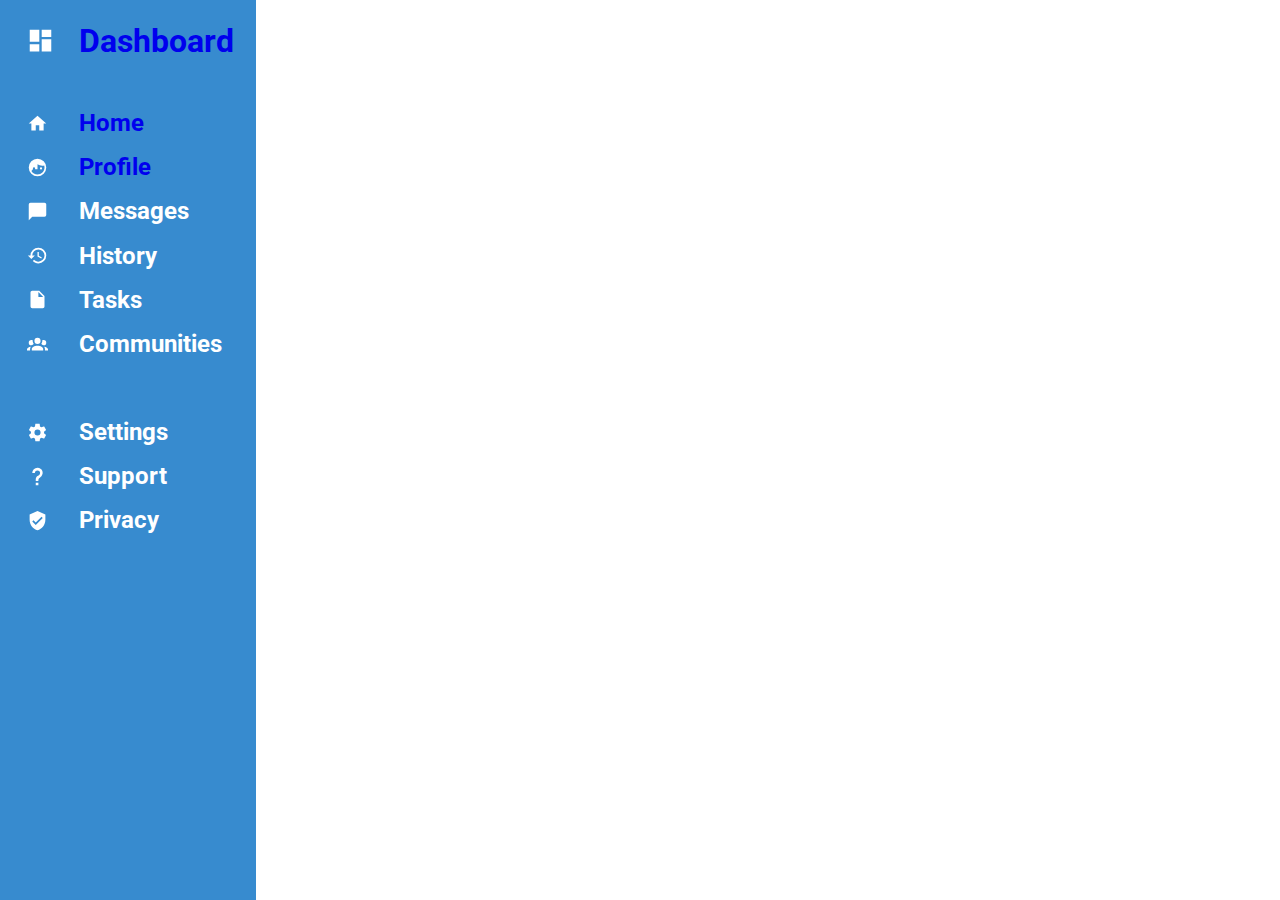
==== index.html @ 3cf4fa45 "completed sidebar" ====
<!DOCTYPE html>
<html lang="en">

<head>
    <meta charset="UTF-8">
    <meta name="viewport" content="width=device-width, initial-scale=1.0">
    <link rel="preconnect" href="https://fonts.googleapis.com">
    <link rel="preconnect" href="https://fonts.gstatic.com" crossorigin>
    <link
        href="https://fonts.googleapis.com/css2?family=Roboto:ital,wght@0,100;0,300;0,400;0,500;0,700;0,900;1,100;1,300;1,400;1,500;1,700;1,900&display=swap"
        rel="stylesheet">
    <link rel="stylesheet" href="style.css" class="re">
    <title>Admin Dashboard</title>
</head>

<body>
    <div class="outer">
        <div class="sidebar">
            <a href="#">
                <div class="dashboard"><img class="icon" src='view-dashboard.svg' height="70%" width="70%" />Dashboard
                </div>
            </a>
            <div class="space">
            </div>
            <a href="#">
                <div class="home"><img class="icon" src='home.svg' height="60%" width="60%" />Home</div>
            </a>
            <a href="#">
                <div class="profile"><img class="icon" src='face-man-profile.svg' height="60%" width="60%" />Profile
                </div>
            </a>
            <a href="">
                <div class="messages"><img class="icon" src='message.svg' height="60%" width="60%" />Messages
                </div>
            </a>
            <a href="">
                <div class="history"><img class="icon" src='history.svg' height="60%" width="60%" />History
                </div>
            </a>
            <a href="">
                <div class="tasks"><img class="icon" src='file.svg' height="60%" width="60%" />Tasks</div>
            </a>
            <a href="">
                <div class="communities"><img class="icon" src='account-group.svg' height="60%"
                        width="60%" />Communities
                </div>
            </a>
            <div class="space">
            </div>
            <a href="">
                <div class="settings"><img class="icon" src='cog.svg' height="60%" width="60%" />Settings
                </div>
            </a>
            <a href="">
                <div class="support"><img class="icon" src='help.svg' height="60%" width="60%" />Support
                </div>
            </a>
            <a href="">
                <div class="privacy"><img class="icon" src='shield-check.svg' height="60%" width="60%" />Privacy
                </div>
            </a>
        </div>
        <div class="rightpanel">
            <div class="header"></div>
            <div class="main"></div>
        </div>
</body>

</html>
---- style.css ----
*{
    padding:0;
    margin:0;
    font-family: 'Roboto',system-ui, -apple-system, BlinkMacSystemFont, 'Segoe UI', Roboto, Oxygen, Ubuntu, Cantarell, 'Open Sans', 'Helvetica Neue', sans-serif;
}

.outer{
    display:grid;
    grid-template-columns: 1fr 4fr;
}

.sidebar{
    display:grid;
    background-color: rgb(55, 139, 207);
    max-height:100vh;
    grid-template-rows: repeat(20, minmax(auto,1fr));
    color:white;
}

.dashboard{
    display:grid;
    align-items: center;
    padding-top:20px;
    padding-left: 20px;
    grid-template-columns: 1fr 3fr;
    font-weight: bold;
    font-size: 2rem;
}

.sidebar div:not(.dashboard){
    display:grid;
    align-items:center;
    padding-left: 20px;
    grid-template-columns: 1fr 3fr;
    font-weight: bold;
    font-size: 1.5rem;
}

.icon {
    filter: invert(100%);
}

:visited{
    color:white;
}

a {
    text-decoration: none;
}
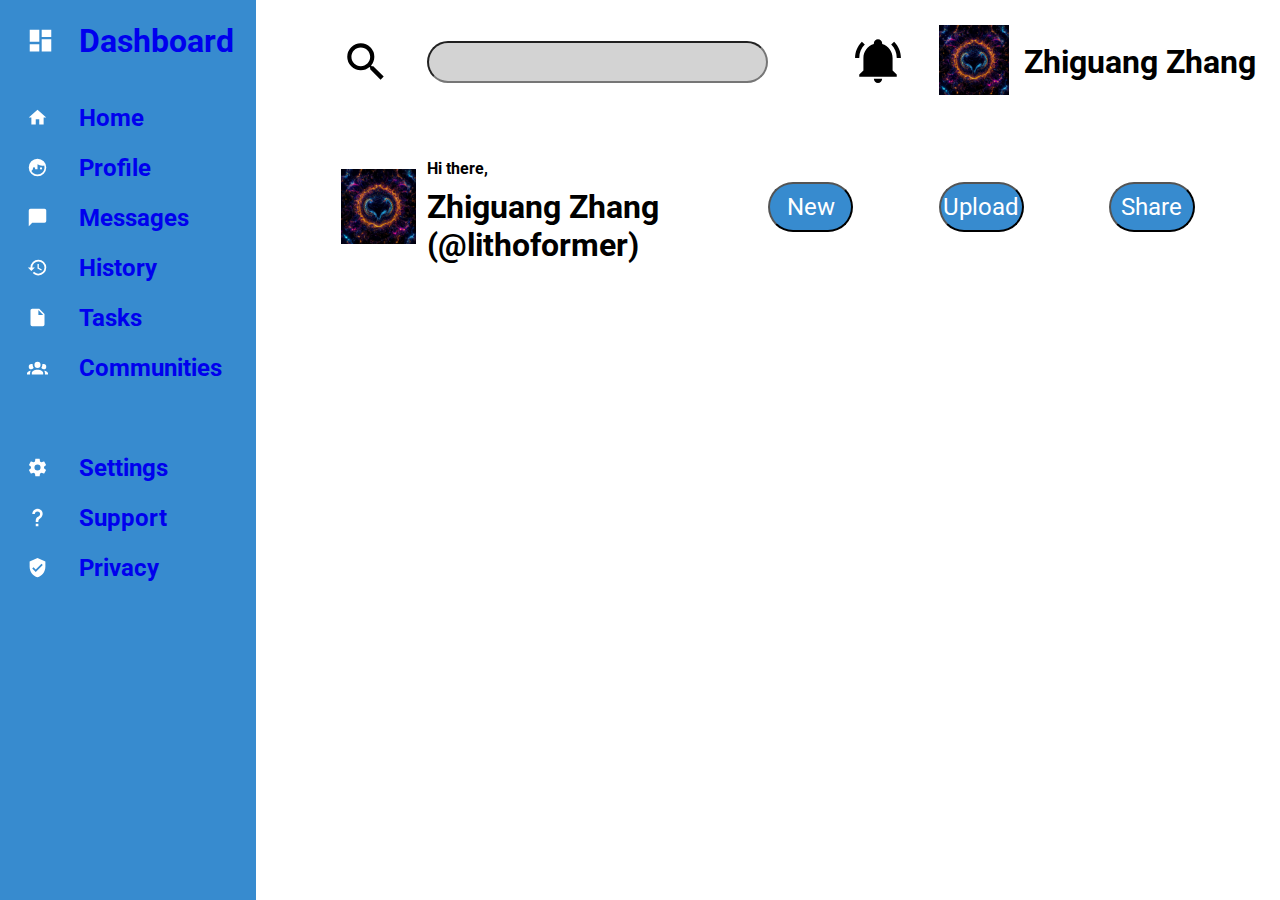
==== commit 03007a8d: "finished header and sidebar" ====
--- a/index.html
+++ b/index.html
@@ -17,53 +17,66 @@
     <div class="outer">
         <div class="sidebar">
             <a href="#">
-                <div class="dashboard"><img class="icon" src='view-dashboard.svg' height="70%" width="70%" />Dashboard
+                <div class="dashboard"><img class="icon" src="view-dashboard.svg" />Dashboard
                 </div>
             </a>
             <div class="space">
             </div>
             <a href="#">
-                <div class="home"><img class="icon" src='home.svg' height="60%" width="60%" />Home</div>
+                <div class="home"><img class="icon" src="home.svg" />Home</div>
             </a>
             <a href="#">
-                <div class="profile"><img class="icon" src='face-man-profile.svg' height="60%" width="60%" />Profile
+                <div class="profile"><img class="icon" src="face-man-profile.svg" />Profile
                 </div>
             </a>
-            <a href="">
-                <div class="messages"><img class="icon" src='message.svg' height="60%" width="60%" />Messages
+            <a href="#">
+                <div class="messages"><img class="icon" src="message.svg" />Messages
                 </div>
             </a>
-            <a href="">
-                <div class="history"><img class="icon" src='history.svg' height="60%" width="60%" />History
+            <a href="#">
+                <div class="history"><img class="icon" src="history.svg" />History
                 </div>
             </a>
-            <a href="">
-                <div class="tasks"><img class="icon" src='file.svg' height="60%" width="60%" />Tasks</div>
+            <a href="#">
+                <div class="tasks"><img class="icon" src="file.svg" />Tasks</div>
             </a>
-            <a href="">
-                <div class="communities"><img class="icon" src='account-group.svg' height="60%"
-                        width="60%" />Communities
+            <a href="#">
+                <div class="communities"><img class="icon" src="account-group.svg" />Communities
                 </div>
             </a>
             <div class="space">
             </div>
-            <a href="">
-                <div class="settings"><img class="icon" src='cog.svg' height="60%" width="60%" />Settings
+            <a href="#">
+                <div class="settings"><img class="icon" src="cog.svg" />Settings
                 </div>
             </a>
-            <a href="">
-                <div class="support"><img class="icon" src='help.svg' height="60%" width="60%" />Support
+            <a href="#">
+                <div class="support"><img class="icon" src="help.svg" />Support
                 </div>
             </a>
-            <a href="">
-                <div class="privacy"><img class="icon" src='shield-check.svg' height="60%" width="60%" />Privacy
+            <a href="#">
+                <div class="privacy"><img class="icon" src="shield-check.svg" />Privacy
                 </div>
             </a>
         </div>
         <div class="rightpanel">
-            <div class="header"></div>
-            <div class="main"></div>
+            <div class="headertop"><img class="icon magnify" id="searchicon" src="magnify.svg" /><input class="search"
+                    name="search" id="search" type="text">
+                <a class="notification" href="#">
+                    <div><img class="icon notify" src="bell-ring.svg" /></div>
+                </a>
+                <a class="account" href="#">
+                    <div><img class="avatar" src="5649294.png" /></div>
+                </a><span class="fullName">Zhiguang
+                    Zhang</span>
+            </div>
+            <div class="headerbottom"><img class="avatar2" src="5649294.png" /><span class="hello">Hi there,</span><span
+                    class="name">Zhiguang Zhang (@lithoformer)</span><button id="new">New</button><button
+                    id="upload">Upload</button><button id="share">Share</button></div>
+            <div class="main">
+            </div>
         </div>
+        <script src="app.js"></script>
 </body>
 
 </html>--- a/style.css
+++ b/style.css
@@ -1,19 +1,24 @@
-*{
+*,body,html{
     padding:0;
     margin:0;
+    max-height:100vh;
+    max-width:100vw;
     font-family: 'Roboto',system-ui, -apple-system, BlinkMacSystemFont, 'Segoe UI', Roboto, Oxygen, Ubuntu, Cantarell, 'Open Sans', 'Helvetica Neue', sans-serif;
 }
 
 .outer{
     display:grid;
     grid-template-columns: 1fr 4fr;
+    max-height: 100%;
+    max-width: 100%;
 }
 
 .sidebar{
     display:grid;
+    grid-column: 1 / 2;
     background-color: rgb(55, 139, 207);
-    max-height:100vh;
-    grid-template-rows: repeat(20, minmax(auto,1fr));
+    height:100vh;
+    grid-template-rows: repeat(12,50px);
     color:white;
 }
 
@@ -36,8 +41,140 @@
     font-size: 1.5rem;
 }
 
-.icon {
+.icon:not(.magnify, .notify){
     filter: invert(100%);
+    width: 60%;
+    height: 60%;
+}
+
+.dashboard .icon{
+    width:70%;
+    height:70%;
+}
+
+.rightpanel{
+    display:grid;
+    max-height:100vh;
+    max-width: 100vw;
+    grid-column: 2 / 3;
+    grid-template-rows: repeat(12, 50px);
+}
+
+.headertop{
+    display:grid;
+    grid-row: 1 / 4;
+    grid-column: 1 / 13;
+    grid-template-rows: 1fr 1fr 1fr 1fr;
+    grid-template-columns: repeat(12, 1fr);
+    align-items: center;
+}
+
+.notification{
+    display:grid;
+    grid-row: 2 / 3;
+    grid-column: 8 / 9;
+    align-items: center;
+}
+
+.account{
+    display:grid;
+    grid-row: 2 / 3;
+    grid-column: 9 / 10;
+}
+
+.search{
+    display:grid;
+    grid-row: 2 / 3;
+    grid-column: 3 / 7;
+    border-radius: 2rem;
+    font-size: 2rem;
+    background-color: lightgray;
+}
+
+.magnify {
+    display: grid;
+    grid-row: 2 / 3;
+    grid-column: 2 / 3;
+    width:  50px;
+    height: 50px;
+}
+
+.notify {
+    width: 50px;
+    height: 50px;
+}
+
+.avatar{
+    width: 70px;
+    height: 70px;
+}
+
+.fullName{
+    grid-row: 2 / 3;
+    grid-column: 10 / 13;
+    font-size: 2rem;
+    font-weight: bold;
+}
+
+.headerbottom{
+    display:grid;
+    grid-row: 4 / 6;
+    grid-column: 1 / 13;
+    grid-template-columns: repeat(12,1fr);
+    grid-template-rows: 1fr 1fr;
+    align-items: center;
+}
+
+.avatar2{
+    grid-row: 1/3;
+    grid-column : 2/3;
+    width: 75px;
+    height: 75px;
+}
+
+.hello{
+    grid-row:1/2;
+    grid-column: 3/4;
+    font-size:1rem;
+    font-weight: bold;
+}
+
+.name{
+    grid-row:2/3;
+    grid-column: 3/6;
+    font-size: 2rem;
+    font-weight: bold;
+}
+
+button{
+    background-color: rgb(55, 139, 207);
+    border-radius: 2rem;
+    height:50px;
+}
+
+button:hover{
+    cursor:pointer;
+}
+
+#new{
+    grid-row:1/3;
+    grid-column:7/8;
+    color:white;
+    font-size: 1.5rem;
+}
+
+#upload{
+    grid-row:1/3;
+    grid-column:9/10;
+    color:white;
+    font-size: 1.5rem;
+}
+
+#share{
+    grid-row:1/3;
+    grid-column:11/12;
+    color:white;
+    font-size: 1.5rem;
 }
 
 :visited{
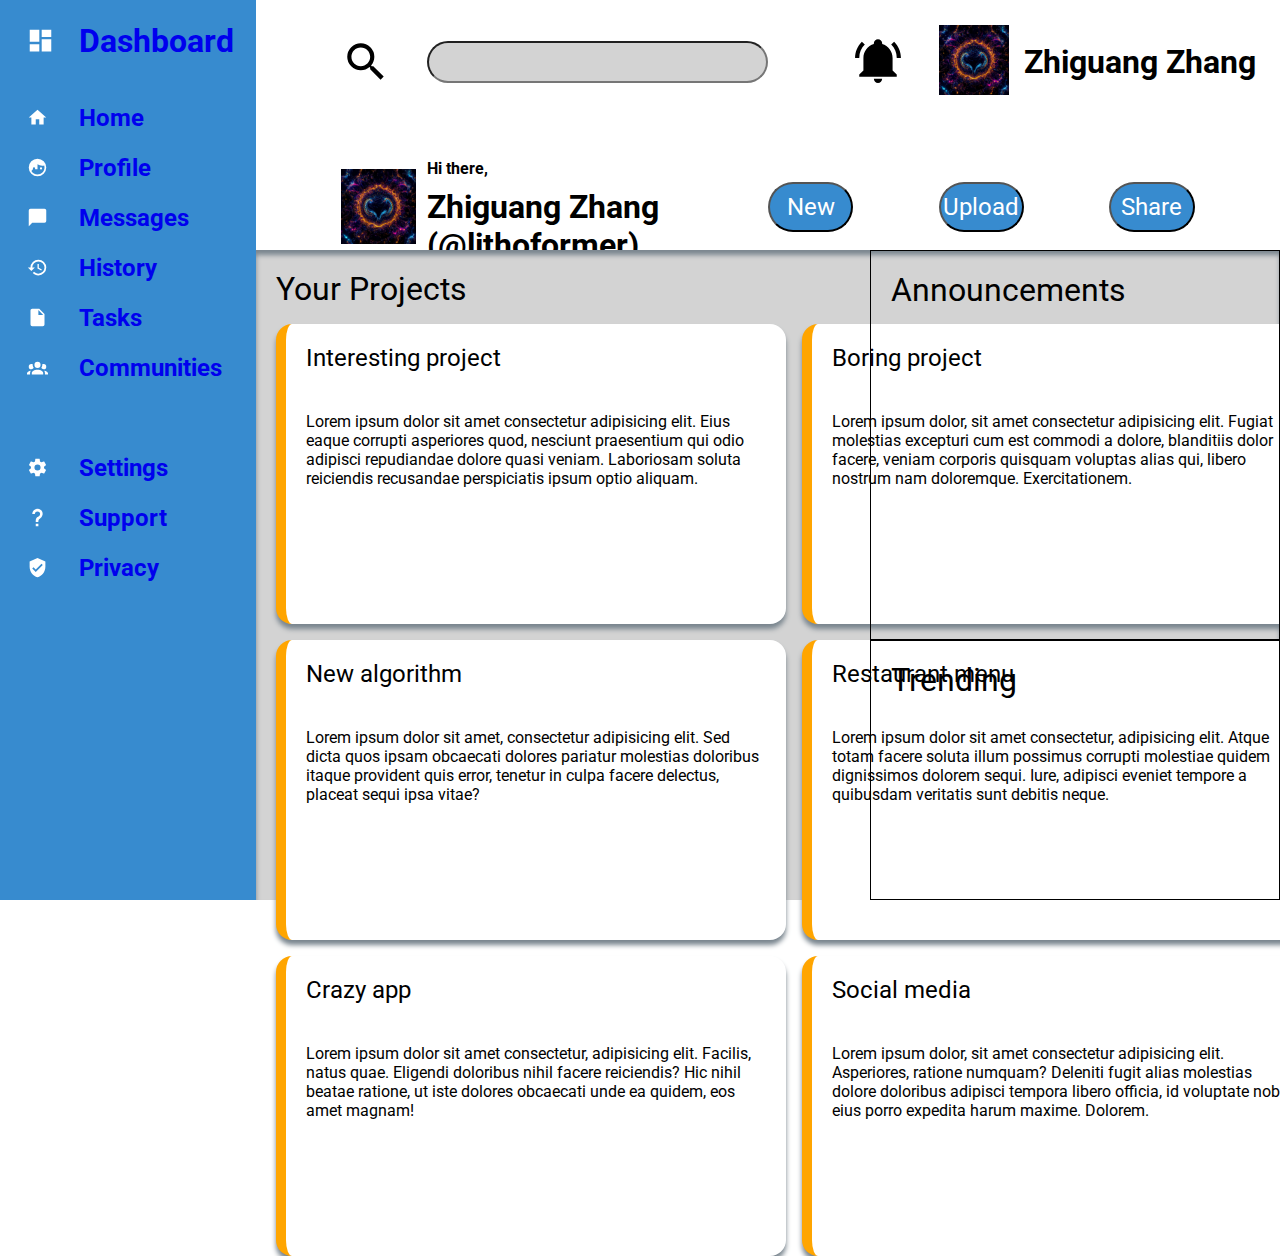
==== commit 8fca2481: "finished projects section" ====
--- a/index.html
+++ b/index.html
@@ -74,9 +74,47 @@
                     class="name">Zhiguang Zhang (@lithoformer)</span><button id="new">New</button><button
                     id="upload">Upload</button><button id="share">Share</button></div>
             <div class="main">
+                <div class="projects"><span class="projects">Your Projects</span>
+                    <div class="project1 projectcard"><span class="p1header pheader">Interesting project</span>
+                        <p class="p1text ptext">Lorem ipsum dolor sit amet
+                            consectetur adipisicing elit. Eius eaque corrupti asperiores quod,
+                            nesciunt praesentium qui odio adipisci repudiandae dolore quasi veniam. Laboriosam soluta
+                            reiciendis recusandae perspiciatis ipsum optio aliquam.</p>
+                    </div>
+                    <div class="project2 projectcard"><span class="p2header pheader">New algorithm</span>
+                        <p class="p2text ptext">Lorem ipsum dolor sit amet, consectetur adipisicing elit. Sed dicta quos
+                            ipsam
+                            obcaecati dolores pariatur molestias doloribus itaque provident quis error, tenetur in culpa
+                            facere delectus, placeat sequi ipsa vitae?</p>
+                    </div>
+                    <div class="project3 projectcard"><span class="p3header pheader">Crazy app</span>
+                        <p class="p3text ptext">Lorem ipsum dolor sit amet consectetur, adipisicing elit. Facilis, natus
+                            quae.
+                            Eligendi doloribus nihil facere reiciendis? Hic nihil beatae ratione, ut iste dolores
+                            obcaecati unde ea quidem, eos amet magnam!</p>
+                    </div>
+                    <div class="project4 projectcard"><span class="p4header pheader">Boring project</span>
+                        <p class="p4text ptext">Lorem ipsum dolor, sit amet consectetur adipisicing elit. Fugiat
+                            molestias excepturi cum est commodi a dolore, blanditiis dolor facere, veniam corporis
+                            quisquam voluptas alias qui, libero nostrum nam doloremque. Exercitationem.</p>
+                    </div>
+                    <div class="project5 projectcard"><span class="p5header pheader">Restaurant menu</span>
+                        <p class="p5text ptext">Lorem ipsum dolor sit amet consectetur, adipisicing elit. Atque totam
+                            facere soluta illum possimus corrupti molestiae quidem dignissimos dolorem sequi. Iure,
+                            adipisci eveniet tempore a quibusdam veritatis sunt debitis neque.</p>
+                    </div>
+                    <div class="project6 projectcard"><span class="p6header pheader">Social media</span>
+                        <p class="p6text ptext">Lorem ipsum dolor, sit amet consectetur adipisicing elit. Asperiores,
+                            ratione numquam? Deleniti fugit alias molestias dolore doloribus adipisci tempora libero
+                            officia, id voluptate nobis eius porro expedita harum maxime. Dolorem.</p>
+                    </div>
+                </div>
+                <div class="announcements"><span class="announcements">Announcements</span></div>
+                <div class="trending"><span class="trending">Trending</span></div>
             </div>
         </div>
-        <script src="app.js"></script>
+    </div>
+    <script src="app.js"></script>
 </body>
 
 </html>--- a/style.css
+++ b/style.css
@@ -54,10 +54,11 @@
 
 .rightpanel{
     display:grid;
-    max-height:100vh;
+    max-height: 100vh;
     max-width: 100vw;
     grid-column: 2 / 3;
     grid-template-rows: repeat(12, 50px);
+    grid-template-columns: repeat(12, 1fr);
 }
 
 .headertop{
@@ -66,6 +67,7 @@
     grid-column: 1 / 13;
     grid-template-rows: 1fr 1fr 1fr 1fr;
     grid-template-columns: repeat(12, 1fr);
+    background-color: white;
     align-items: center;
 }
 
@@ -121,8 +123,9 @@
     grid-row: 4 / 6;
     grid-column: 1 / 13;
     grid-template-columns: repeat(12,1fr);
-    grid-template-rows: 1fr 1fr;
-    align-items: center;
+    grid-template-rows: 1fr 1fr 1fr;
+    align-items: center;
+    background-color: white;
 }
 
 .avatar2{
@@ -177,6 +180,112 @@
     font-size: 1.5rem;
 }
 
+.main{
+    display:grid;
+    grid-row: 6 / 20;
+    grid-column: 1 / 13;
+    min-height: 100%;
+    min-width: 100%;
+    grid-template-columns: repeat(10,1fr);
+    grid-template-rows: repeat(10,1fr);
+    background-color: lightgrey;
+    box-shadow: 0px 5px 5px 0px inset #79858E;
+}
+
+div.projects{
+    display:grid;
+    grid-row:1/11;
+    grid-column:1/7;
+    gap:1rem;
+    padding: 20px;
+}
+
+div.announcements{
+    display:grid;
+    grid-row:1/7;
+    grid-column:7/13;
+    padding: 20px;
+    border:1px solid black;
+}
+
+div.trending{
+    display:grid;
+    grid-row:7/11;
+    grid-column:7/13;
+    padding: 20px;
+    border:1px solid black;
+}
+
+span.projects,span.announcements,span.trending{
+    font-size:2rem;
+}
+
+.projects div{
+    background-color: white;
+    border-left:10px solid orange;
+    width:500px;
+    height:300px;
+    border-radius: 1rem;
+    box-shadow: 0px 5px 5px 0px #79858E;
+}
+
+.projectcard{
+    grid-template-rows: 1fr 4fr;
+}
+
+.project1{
+    display:grid;
+    grid-row: 2 / 3;
+    grid-column: 1 / 2;
+}
+
+.project2{
+    display:grid;
+    grid-row: 3 / 4;
+    grid-column: 1 / 2;
+}
+
+.project3{
+    display:grid;
+    grid-row: 4 / 5;
+    grid-column: 1 / 2;
+}
+
+.project4{
+    display:grid;
+    grid-row: 2 / 3;
+    grid-column: 2 / 3;
+}
+
+.project5{
+    display:grid;
+    grid-row: 3 / 4;
+    grid-column: 2 / 3;
+}
+
+.project6{
+    display:grid;
+    grid-row: 4 / 5;
+    grid-column: 2 / 3;
+}
+
+.pheader{
+    font-size:1.5rem;
+    padding:20px;
+}
+
+.ptext{
+    padding:20px;
+}
+
+.p1header{
+    grid-row: 1/2;
+}
+
+.p1text{
+    grid-row:2/3;
+}
+
 :visited{
     color:white;
 }
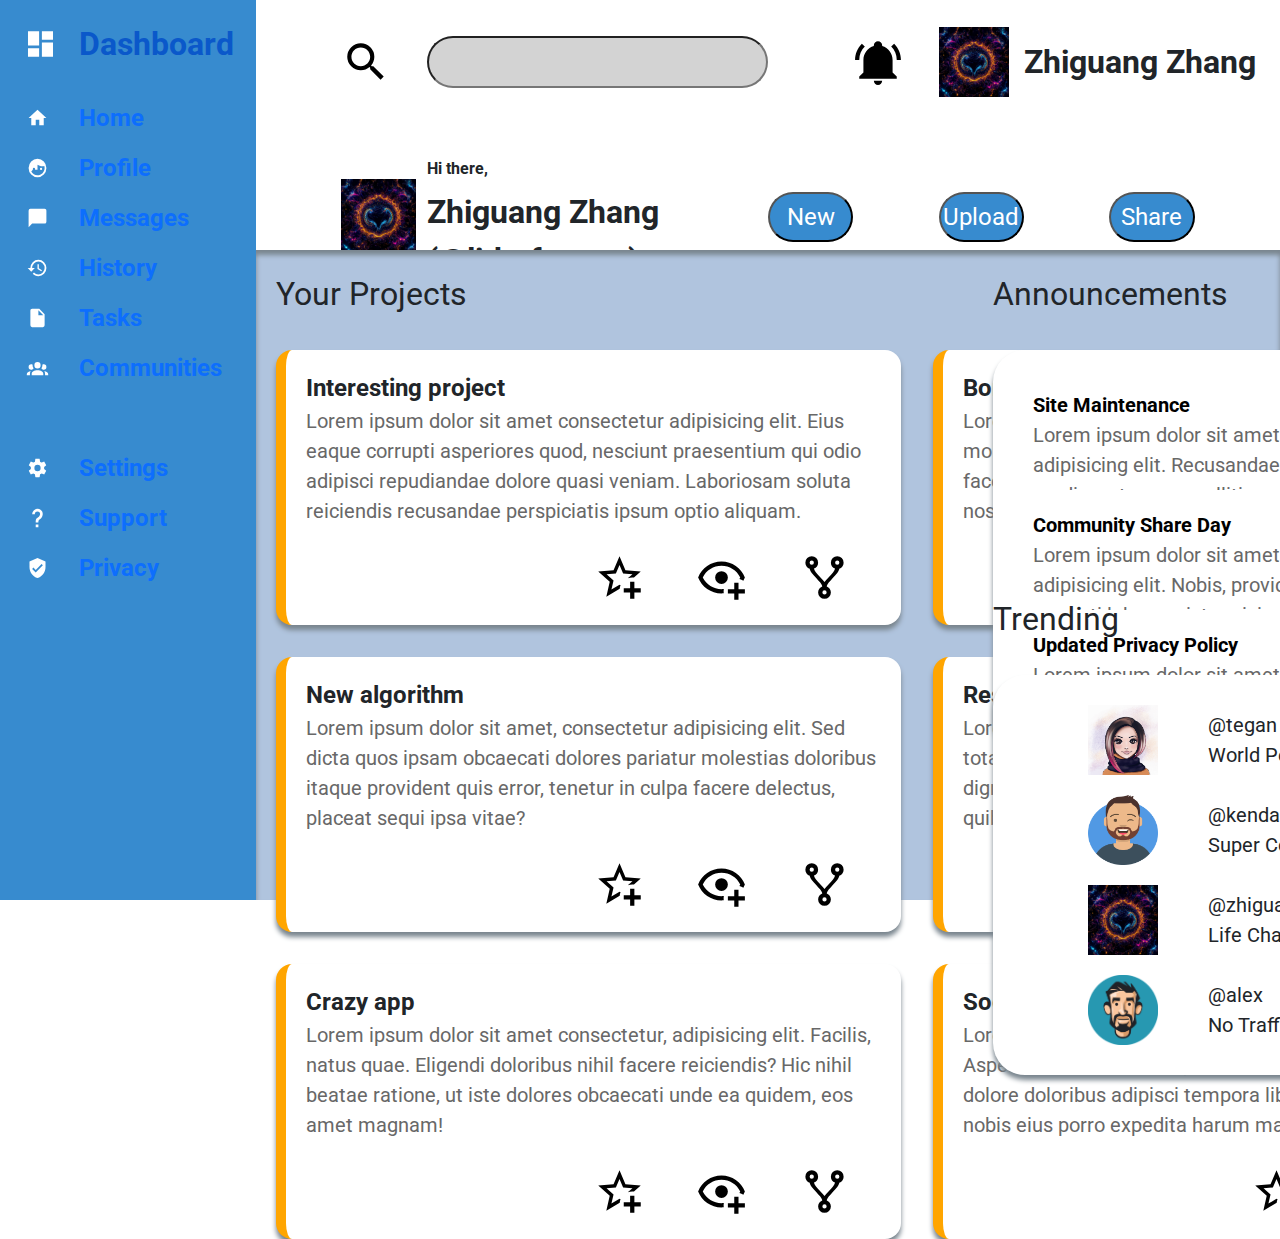
==== commit 5a721234: "completed project" ====
--- a/index.html
+++ b/index.html
@@ -9,6 +9,9 @@
     <link
         href="https://fonts.googleapis.com/css2?family=Roboto:ital,wght@0,100;0,300;0,400;0,500;0,700;0,900;1,100;1,300;1,400;1,500;1,700;1,900&display=swap"
         rel="stylesheet">
+    <link href="https://cdn.jsdelivr.net/npm/bootstrap@5.3.3/dist/css/bootstrap.min.css" rel="stylesheet"
+        integrity="sha384-QWTKZyjpPEjISv5WaRU9OFeRpok6YctnYmDr5pNlyT2bRjXh0JMhjY6hW+ALEwIH" crossorigin="anonymous">
+
     <link rel="stylesheet" href="style.css" class="re">
     <title>Admin Dashboard</title>
 </head>
@@ -79,42 +82,97 @@
                         <p class="p1text ptext">Lorem ipsum dolor sit amet
                             consectetur adipisicing elit. Eius eaque corrupti asperiores quod,
                             nesciunt praesentium qui odio adipisci repudiandae dolore quasi veniam. Laboriosam soluta
-                            reiciendis recusandae perspiciatis ipsum optio aliquam.</p>
+                            reiciendis recusandae perspiciatis ipsum optio aliquam.</p><a class="starlink" href="#"><img
+                                class="icon star" src="star-plus-outline.svg" /></a><a class="eyelink" href="#"><img
+                                class="icon eye" src="eye-plus-outline.svg" /></a><a class="forklink" href="#"><img
+                                class="icon fork" src="source-fork.svg" /></a>
                     </div>
                     <div class="project2 projectcard"><span class="p2header pheader">New algorithm</span>
                         <p class="p2text ptext">Lorem ipsum dolor sit amet, consectetur adipisicing elit. Sed dicta quos
                             ipsam
                             obcaecati dolores pariatur molestias doloribus itaque provident quis error, tenetur in culpa
-                            facere delectus, placeat sequi ipsa vitae?</p>
+                            facere delectus, placeat sequi ipsa vitae?</p><a class="starlink" href="#"><img
+                                class="icon star" src="star-plus-outline.svg" /></a><a class="eyelink" href="#"><img
+                                class="icon eye" src="eye-plus-outline.svg" /></a><a class="forklink" href="#"><img
+                                class="icon fork" src="source-fork.svg" /></a>
                     </div>
                     <div class="project3 projectcard"><span class="p3header pheader">Crazy app</span>
                         <p class="p3text ptext">Lorem ipsum dolor sit amet consectetur, adipisicing elit. Facilis, natus
                             quae.
                             Eligendi doloribus nihil facere reiciendis? Hic nihil beatae ratione, ut iste dolores
-                            obcaecati unde ea quidem, eos amet magnam!</p>
+                            obcaecati unde ea quidem, eos amet magnam!</p><a class="starlink" href="#"><img
+                                class="icon star" src="star-plus-outline.svg" /></a><a class="eyelink" href="#"><img
+                                class="icon eye" src="eye-plus-outline.svg" /></a><a class="forklink" href="#"><img
+                                class="icon fork" src="source-fork.svg" /></a>
                     </div>
                     <div class="project4 projectcard"><span class="p4header pheader">Boring project</span>
                         <p class="p4text ptext">Lorem ipsum dolor, sit amet consectetur adipisicing elit. Fugiat
                             molestias excepturi cum est commodi a dolore, blanditiis dolor facere, veniam corporis
-                            quisquam voluptas alias qui, libero nostrum nam doloremque. Exercitationem.</p>
+                            quisquam voluptas alias qui, libero nostrum nam doloremque. Exercitationem.</p><a
+                            class="starlink" href="#"><img class="icon star" src="star-plus-outline.svg" /></a><a
+                            class="eyelink" href="#"><img class="icon eye" src="eye-plus-outline.svg" /></a><a
+                            class="forklink" href="#"><img class="icon fork" src="source-fork.svg" /></a>
                     </div>
                     <div class="project5 projectcard"><span class="p5header pheader">Restaurant menu</span>
                         <p class="p5text ptext">Lorem ipsum dolor sit amet consectetur, adipisicing elit. Atque totam
                             facere soluta illum possimus corrupti molestiae quidem dignissimos dolorem sequi. Iure,
-                            adipisci eveniet tempore a quibusdam veritatis sunt debitis neque.</p>
+                            adipisci eveniet tempore a quibusdam veritatis sunt debitis neque.</p><a class="starlink"
+                            href="#"><img class="icon star" src="star-plus-outline.svg" /></a><a class="eyelink"
+                            href="#"><img class="icon eye" src="eye-plus-outline.svg" /><a class="forklink"
+                                href="#"><img class="icon fork" src="source-fork.svg" /></a>
                     </div>
                     <div class="project6 projectcard"><span class="p6header pheader">Social media</span>
                         <p class="p6text ptext">Lorem ipsum dolor, sit amet consectetur adipisicing elit. Asperiores,
                             ratione numquam? Deleniti fugit alias molestias dolore doloribus adipisci tempora libero
-                            officia, id voluptate nobis eius porro expedita harum maxime. Dolorem.</p>
+                            officia, id voluptate nobis eius porro expedita harum maxime. Dolorem.</p><a
+                            class="starlink" href="#"><img class="icon star" src="star-plus-outline.svg" /></a><a
+                            class="eyelink" href="#"><img class="icon eye" src="eye-plus-outline.svg" /></a><a
+                            class="forklink" href="#"><img class="icon fork" src="source-fork.svg" /></a>
                     </div>
                 </div>
-                <div class="announcements"><span class="announcements">Announcements</span></div>
-                <div class="trending"><span class="trending">Trending</span></div>
+                <div class="announcements"><span class="announcements">Announcements</span>
+                    <div class="announcecard">
+                        <div class="announcetext1"><span class="announce1header aheader">Site Maintenance</span>
+                            <p class="announce">Lorem ipsum dolor sit amet consectetur adipisicing elit. Recusandae
+                                excepturi eum modi, sunt, porro mollitia esse dicta voluptatibus blanditiis quisquam
+                                quam consequuntur officiis odio quod. Vitae minima accusantium quibusdam esse.
+                            </p>
+                        </div>
+                        <div class="announcetext2"><span class="announce1header aheader">Community Share Day</span>
+                            <p class="announce">Lorem ipsum dolor sit amet consectetur adipisicing elit.
+                                Nobis, provident architecto corrupti laborum iste reiciendis soluta ipsa debitis facere
+                                a
+                                saepe impedit sequi! Modi illum veniam quae ducimus magnam placeat?</p>
+                        </div>
+                        <div class="announcetext3"><span class="announce1header aheader">Updated Privacy Policy</span>
+                            <p class="announce">Lorem ipsum dolor sit amet consectetur adipisicing elit. Odit
+                                praesentium recusandae laudantium autem? Architecto voluptates exercitationem quam non
+                                commodi veritatis, at veniam ducimus aperiam iusto hic nisi assumenda, explicabo ullam.
+                            </p>
+                        </div>
+                    </div>
+                </div>
+                <div class="trending"><span class="trending">Trending</span>
+                    <div class="trendingcard">
+                        <div class="trendingavatar1"><img class="avatar3" src="pju.JPG"></div>
+                        <div class="trendingavatar2"><img class="avatar3" src="I80W1Q0.png"></div>
+                        <div class="trendingavatar3"><img class="avatar3" src="5649294.png" /></div>
+                        <div class="trendingavatar4"><img class="avatar3" src="ea7a3c32163929.567197ac70bda.png" />
+                        </div>
+                        <div class="trending1">@tegan<br>World Peace Builder</div>
+                        <div class="trending2">@kendall<br>Super Cool Project</div>
+                        <div class="trending3">@zhiguang<br>Life Changing App</div>
+                        <div class="trending4">@alex<br>No Traffic Maker</div>
+                    </div>
+                </div>
             </div>
         </div>
     </div>
+    </div>
     <script src="app.js"></script>
+    <script src="https://cdn.jsdelivr.net/npm/bootstrap@5.3.3/dist/js/bootstrap.bundle.min.js"
+        integrity="sha384-YvpcrYf0tY3lHB60NNkmXc5s9fDVZLESaAA55NDzOxhy9GkcIdslK1eN7N6jIeHz"
+        crossorigin="anonymous"></script>
 </body>
 
 </html>--- a/style.css
+++ b/style.css
@@ -41,7 +41,7 @@
     font-size: 1.5rem;
 }
 
-.icon:not(.magnify, .notify){
+.icon:not(.magnify, .notify, .star,.eye,.fork){
     filter: invert(100%);
     width: 60%;
     height: 60%;
@@ -130,15 +130,15 @@
 
 .avatar2{
     grid-row: 1/3;
-    grid-column : 2/3;
+    grid-column: 2/3;
     width: 75px;
     height: 75px;
 }
 
 .hello{
-    grid-row:1/2;
+    grid-row: 1/2;
     grid-column: 3/4;
-    font-size:1rem;
+    font-size: 1rem;
     font-weight: bold;
 }
 
@@ -188,32 +188,32 @@
     min-width: 100%;
     grid-template-columns: repeat(10,1fr);
     grid-template-rows: repeat(10,1fr);
-    background-color: lightgrey;
+    background-color: lightsteelblue;
     box-shadow: 0px 5px 5px 0px inset #79858E;
 }
 
 div.projects{
     display:grid;
     grid-row:1/11;
-    grid-column:1/7;
-    gap:1rem;
+    grid-column:1/8;
+    gap:2rem;
     padding: 20px;
 }
 
 div.announcements{
     display:grid;
-    grid-row:1/7;
-    grid-column:7/13;
+    grid-row:1/6;
+    grid-column:8/13;
+    gap:2rem;
     padding: 20px;
-    border:1px solid black;
 }
 
 div.trending{
     display:grid;
-    grid-row:7/11;
-    grid-column:7/13;
+    grid-row:6/11;
+    grid-column:8/13;
     padding: 20px;
-    border:1px solid black;
+    gap:2rem;
 }
 
 span.projects,span.announcements,span.trending{
@@ -223,18 +223,19 @@
 .projects div{
     background-color: white;
     border-left:10px solid orange;
-    width:500px;
-    height:300px;
+    width:625px;
+    height:275px;
     border-radius: 1rem;
     box-shadow: 0px 5px 5px 0px #79858E;
 }
 
 .projectcard{
-    grid-template-rows: 1fr 4fr;
+    display:grid;
+    grid-template-rows: 1fr 4fr 2fr;
+    grid-template-columns: repeat(6,1fr);
 }
 
 .project1{
-    display:grid;
     grid-row: 2 / 3;
     grid-column: 1 / 2;
 }
@@ -271,19 +272,125 @@
 
 .pheader{
     font-size:1.5rem;
+    padding:20px 20px 0px;
+    font-weight: bold;
+    grid-row:1/2;
+    grid-column: 1/8;
+}
+
+.ptext{
+    padding:0px 20px;
+    font-size: 1.25rem;
+    color:rgb(104, 104, 104);
+    grid-row:2/3;
+    grid-column: 1/8;
+}
+
+.announcecard{
+    display:grid;
+    height:400px;
+    width:500px;
     padding:20px;
-}
-
-.ptext{
+    grid-template-rows: 1fr 1fr 1fr;
+    background-color: white;
+    border-radius: 2rem;
+    box-shadow: 0px 5px 5px 0px #79858E;
+}
+
+.starlink{
+    display:grid;
+    grid-row: 3/4;
+    grid-column:4/5;
+    width:50%;
+    height:50%;
+}
+
+.eyelink{
+    display:grid;
+    grid-row: 3/4;
+    grid-column:5/6;
+    width:50%;
+    height:50%;
+}
+
+.forklink{
+    display:grid;
+    grid-row: 3/4;
+    grid-column:6/7;
+    width:50%;
+    height:50%;
+}
+
+.announcecard div{
+    overflow:auto;
+    text-overflow:clip;
     padding:20px;
-}
-
-.p1header{
+    font-size: 1.25rem;
+    color:rgb(104, 104, 104);
+}
+
+.announcetext1{
     grid-row: 1/2;
 }
 
-.p1text{
+.announcetext2{
+    grid-row: 2/3;
+}
+
+.announcetext3{
+    grid-row: 3/4;
+}
+
+.aheader{
+    color:black;
+    font-weight: bold;
+}
+
+.trendingcard{
+    display:grid;
+    height:400px;
+    width:500px;
+    padding:20px;
+    grid-template-rows: 1fr 1fr 1fr 1fr;
+    grid-template-columns: 1fr 3fr;
+    background-color: white;
+    border-radius: 2rem;
+    box-shadow: 0px 5px 5px 0px #79858E;
+    align-items: center;
+}
+
+.trending1{
+    grid-column: 2/3;
+    grid-row:1/2;
+    margin-left:50px;
+    font-size: 1.25rem;
+}
+
+.trending2{
+    grid-column: 2/3;
     grid-row:2/3;
+    margin-left:50px;
+    font-size: 1.25rem;
+}
+
+.trending3{
+    grid-column: 2/3;
+    grid-row:3/4;
+    margin-left:50px;
+    font-size: 1.25rem;
+}
+
+.trending4{
+    grid-column: 2/3;
+    grid-row:4/5;
+    margin-left:50px;
+    font-size: 1.25rem;
+}
+
+.avatar3{
+    width: 70px;
+    height: 70px;
+    margin-left: 75px;
 }
 
 :visited{
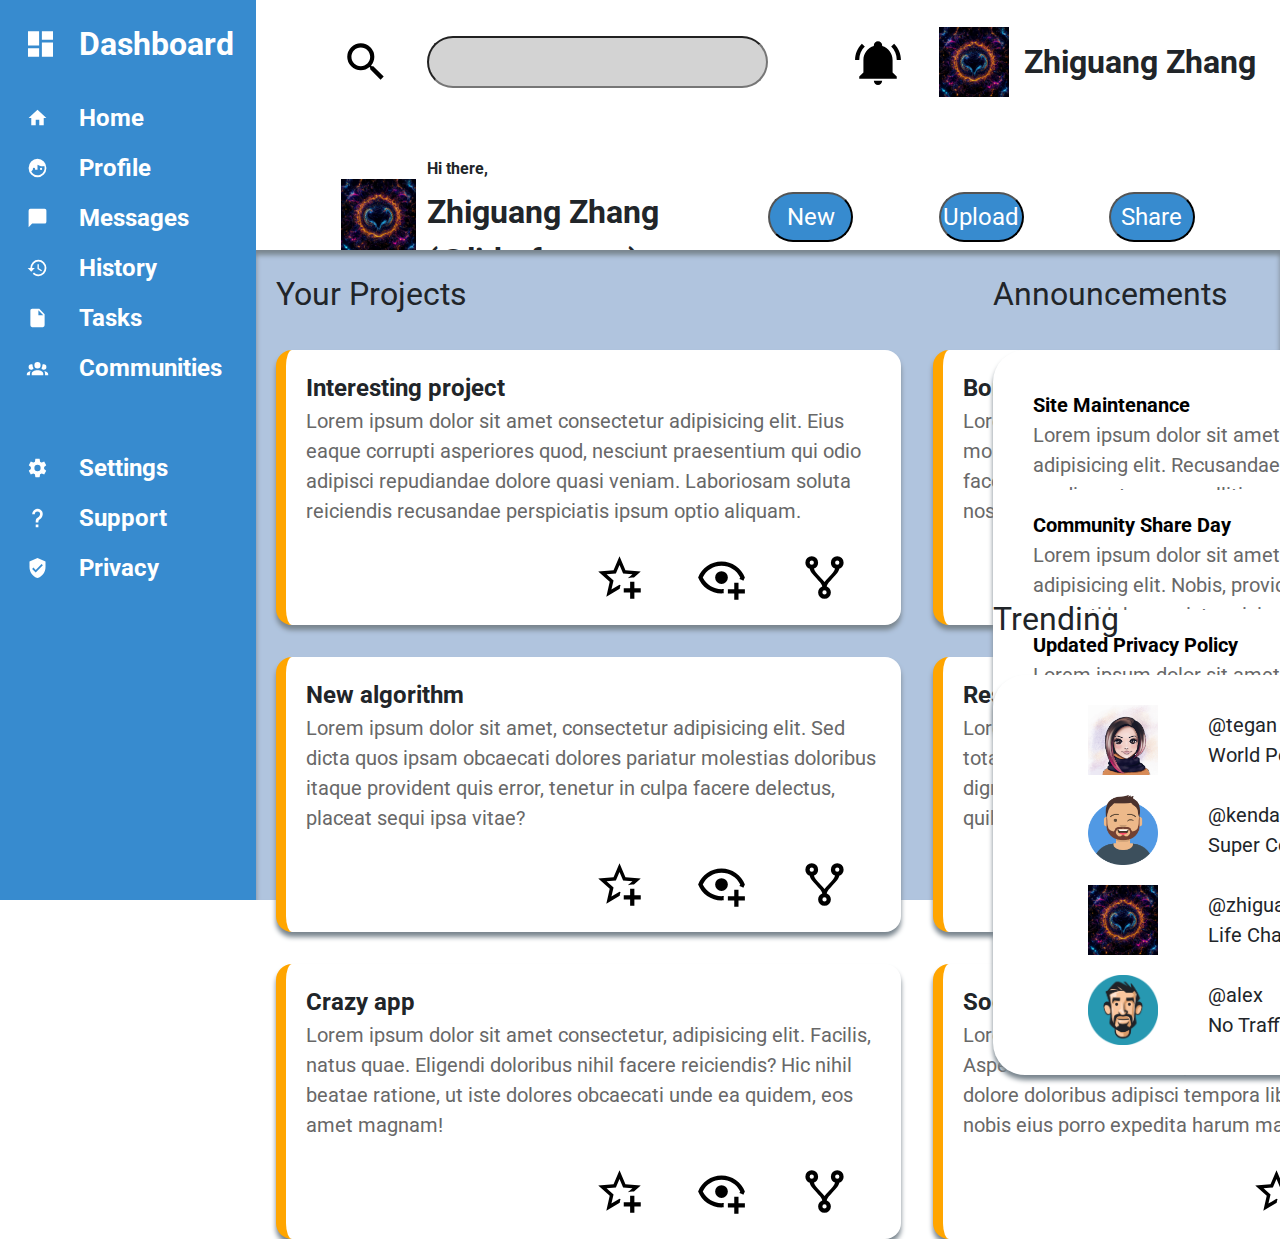
==== commit edcb87a8: "added clickable avatars to trending" ====
--- a/index.html
+++ b/index.html
@@ -154,11 +154,19 @@
                 </div>
                 <div class="trending"><span class="trending">Trending</span>
                     <div class="trendingcard">
-                        <div class="trendingavatar1"><img class="avatar3" src="pju.JPG"></div>
-                        <div class="trendingavatar2"><img class="avatar3" src="I80W1Q0.png"></div>
-                        <div class="trendingavatar3"><img class="avatar3" src="5649294.png" /></div>
-                        <div class="trendingavatar4"><img class="avatar3" src="ea7a3c32163929.567197ac70bda.png" />
-                        </div>
+                        <a href="#">
+                            <div class="trendingavatar1"><img class="avatar3" src="pju.JPG"></div>
+                        </a>
+                        <a href="#">
+                            <div class="trendingavatar2"><img class="avatar3" src="I80W1Q0.png"></div>
+                        </a>
+                        <a href="#">
+                            <div class="trendingavatar3"><img class="avatar3" src="5649294.png" /></div>
+                        </a>
+                        <a href="#">
+                            <div class="trendingavatar4"><img class="avatar3" src="ea7a3c32163929.567197ac70bda.png" />
+                            </div>
+                        </a>
                         <div class="trending1">@tegan<br>World Peace Builder</div>
                         <div class="trending2">@kendall<br>Super Cool Project</div>
                         <div class="trending3">@zhiguang<br>Life Changing App</div>
--- a/style.css
+++ b/style.css
@@ -393,7 +393,7 @@
     margin-left: 75px;
 }
 
-:visited{
+:visited,:link{
     color:white;
 }
 
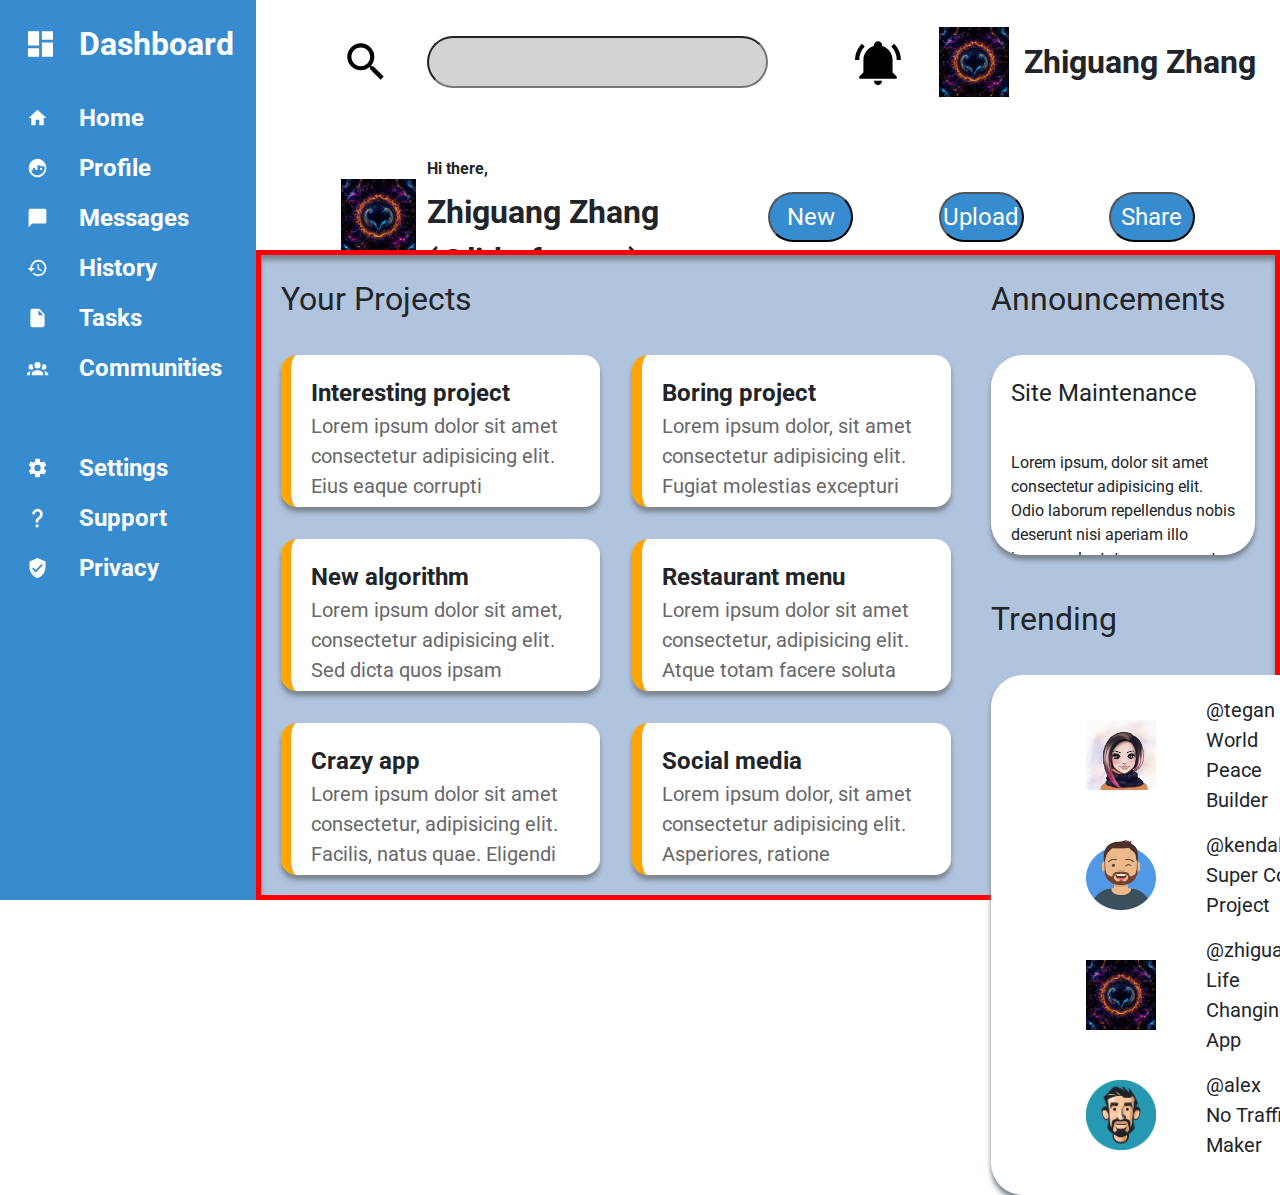
==== commit ab44a609: "added some responsiveness" ====
--- a/index.html
+++ b/index.html
@@ -81,23 +81,27 @@
                     <div class="project1 projectcard"><span class="p1header pheader">Interesting project</span>
                         <p class="p1text ptext">Lorem ipsum dolor sit amet
                             consectetur adipisicing elit. Eius eaque corrupti asperiores quod,
-                            nesciunt praesentium qui odio adipisci repudiandae dolore quasi veniam. Laboriosam soluta
+                            nesciunt praesentium qui odio adipisci repudiandae dolore quasi veniam. Laboriosam
+                            soluta
                             reiciendis recusandae perspiciatis ipsum optio aliquam.</p><a class="starlink" href="#"><img
                                 class="icon star" src="star-plus-outline.svg" /></a><a class="eyelink" href="#"><img
                                 class="icon eye" src="eye-plus-outline.svg" /></a><a class="forklink" href="#"><img
                                 class="icon fork" src="source-fork.svg" /></a>
                     </div>
                     <div class="project2 projectcard"><span class="p2header pheader">New algorithm</span>
-                        <p class="p2text ptext">Lorem ipsum dolor sit amet, consectetur adipisicing elit. Sed dicta quos
+                        <p class="p2text ptext">Lorem ipsum dolor sit amet, consectetur adipisicing elit. Sed dicta
+                            quos
                             ipsam
-                            obcaecati dolores pariatur molestias doloribus itaque provident quis error, tenetur in culpa
+                            obcaecati dolores pariatur molestias doloribus itaque provident quis error, tenetur in
+                            culpa
                             facere delectus, placeat sequi ipsa vitae?</p><a class="starlink" href="#"><img
                                 class="icon star" src="star-plus-outline.svg" /></a><a class="eyelink" href="#"><img
                                 class="icon eye" src="eye-plus-outline.svg" /></a><a class="forklink" href="#"><img
                                 class="icon fork" src="source-fork.svg" /></a>
                     </div>
                     <div class="project3 projectcard"><span class="p3header pheader">Crazy app</span>
-                        <p class="p3text ptext">Lorem ipsum dolor sit amet consectetur, adipisicing elit. Facilis, natus
+                        <p class="p3text ptext">Lorem ipsum dolor sit amet consectetur, adipisicing elit. Facilis,
+                            natus
                             quae.
                             Eligendi doloribus nihil facere reiciendis? Hic nihil beatae ratione, ut iste dolores
                             obcaecati unde ea quidem, eos amet magnam!</p><a class="starlink" href="#"><img
@@ -114,7 +118,8 @@
                             class="forklink" href="#"><img class="icon fork" src="source-fork.svg" /></a>
                     </div>
                     <div class="project5 projectcard"><span class="p5header pheader">Restaurant menu</span>
-                        <p class="p5text ptext">Lorem ipsum dolor sit amet consectetur, adipisicing elit. Atque totam
+                        <p class="p5text ptext">Lorem ipsum dolor sit amet consectetur, adipisicing elit. Atque
+                            totam
                             facere soluta illum possimus corrupti molestiae quidem dignissimos dolorem sequi. Iure,
                             adipisci eveniet tempore a quibusdam veritatis sunt debitis neque.</p><a class="starlink"
                             href="#"><img class="icon star" src="star-plus-outline.svg" /></a><a class="eyelink"
@@ -122,7 +127,8 @@
                                 href="#"><img class="icon fork" src="source-fork.svg" /></a>
                     </div>
                     <div class="project6 projectcard"><span class="p6header pheader">Social media</span>
-                        <p class="p6text ptext">Lorem ipsum dolor, sit amet consectetur adipisicing elit. Asperiores,
+                        <p class="p6text ptext">Lorem ipsum dolor, sit amet consectetur adipisicing elit.
+                            Asperiores,
                             ratione numquam? Deleniti fugit alias molestias dolore doloribus adipisci tempora libero
                             officia, id voluptate nobis eius porro expedita harum maxime. Dolorem.</p><a
                             class="starlink" href="#"><img class="icon star" src="star-plus-outline.svg" /></a><a
@@ -130,47 +136,51 @@
                             class="forklink" href="#"><img class="icon fork" src="source-fork.svg" /></a>
                     </div>
                 </div>
-                <div class="announcements"><span class="announcements">Announcements</span>
-                    <div class="announcecard">
-                        <div class="announcetext1"><span class="announce1header aheader">Site Maintenance</span>
-                            <p class="announce">Lorem ipsum dolor sit amet consectetur adipisicing elit. Recusandae
-                                excepturi eum modi, sunt, porro mollitia esse dicta voluptatibus blanditiis quisquam
-                                quam consequuntur officiis odio quod. Vitae minima accusantium quibusdam esse.
-                            </p>
-                        </div>
-                        <div class="announcetext2"><span class="announce1header aheader">Community Share Day</span>
-                            <p class="announce">Lorem ipsum dolor sit amet consectetur adipisicing elit.
-                                Nobis, provident architecto corrupti laborum iste reiciendis soluta ipsa debitis facere
-                                a
-                                saepe impedit sequi! Modi illum veniam quae ducimus magnam placeat?</p>
-                        </div>
-                        <div class="announcetext3"><span class="announce1header aheader">Updated Privacy Policy</span>
-                            <p class="announce">Lorem ipsum dolor sit amet consectetur adipisicing elit. Odit
-                                praesentium recusandae laudantium autem? Architecto voluptates exercitationem quam non
-                                commodi veritatis, at veniam ducimus aperiam iusto hic nisi assumenda, explicabo ullam.
-                            </p>
+                <div class="subright">
+                    <div class="announcements"><span class="announcements">Announcements</span>
+                        <div class="announcecard">
+                            <div class="announcecard1"><span class=announceh>Site Maintenance</span>
+                                <p>Lorem ipsum, dolor sit amet consectetur adipisicing elit. Odio laborum repellendus
+                                    nobis
+                                    deserunt nisi aperiam illo harum voluptates, consequatur ullam maiores assumenda,
+                                    eligendi ratione? Excepturi autem quos iure distinctio expedita.</p>
+                            </div>
+                            <div class="announcecard2"><span class="announceh">Community Share Day</span>
+                                <p>Lorem ipsum dolor sit amet consectetur adipisicing elit. Mollitia vero vel fugit
+                                    adipisci
+                                    nisi nostrum quaerat, deserunt unde consectetur sunt? Distinctio voluptatem, ullam
+                                    exercitationem perspiciatis porro iste expedita sequi aliquam.</p>
+                            </div>
+                            <div class="announcecard3"><span class="announceh">Updated Privacy Policy</span>
+                                <p>Lorem ipsum, dolor sit amet consectetur adipisicing elit. Quia, esse obcaecati cum
+                                    odio
+                                    totam placeat quae cupiditate voluptatum aperiam mollitia, unde, quasi labore ad
+                                    magni
+                                    quis omnis repellat aliquid veniam.</p>
+                            </div>
                         </div>
                     </div>
-                </div>
-                <div class="trending"><span class="trending">Trending</span>
-                    <div class="trendingcard">
-                        <a href="#">
-                            <div class="trendingavatar1"><img class="avatar3" src="pju.JPG"></div>
-                        </a>
-                        <a href="#">
-                            <div class="trendingavatar2"><img class="avatar3" src="I80W1Q0.png"></div>
-                        </a>
-                        <a href="#">
-                            <div class="trendingavatar3"><img class="avatar3" src="5649294.png" /></div>
-                        </a>
-                        <a href="#">
-                            <div class="trendingavatar4"><img class="avatar3" src="ea7a3c32163929.567197ac70bda.png" />
-                            </div>
-                        </a>
-                        <div class="trending1">@tegan<br>World Peace Builder</div>
-                        <div class="trending2">@kendall<br>Super Cool Project</div>
-                        <div class="trending3">@zhiguang<br>Life Changing App</div>
-                        <div class="trending4">@alex<br>No Traffic Maker</div>
+                    <div class="trending"><span class="trending">Trending</span>
+                        <div class="trendingcard">
+                            <a href="#">
+                                <div class="trendingavatar1"><img class="avatar3" src="pju.JPG"></div>
+                            </a>
+                            <a href="#">
+                                <div class="trendingavatar2"><img class="avatar3" src="I80W1Q0.png"></div>
+                            </a>
+                            <a href="#">
+                                <div class="trendingavatar3"><img class="avatar3" src="5649294.png" /></div>
+                            </a>
+                            <a href="#">
+                                <div class="trendingavatar4"><img class="avatar3"
+                                        src="ea7a3c32163929.567197ac70bda.png" />
+                                </div>
+                            </a>
+                            <div class="trending1">@tegan<br>World Peace Builder</div>
+                            <div class="trending2">@kendall<br>Super Cool Project</div>
+                            <div class="trending3">@zhiguang<br>Life Changing App</div>
+                            <div class="trending4">@alex<br>No Traffic Maker</div>
+                        </div>
                     </div>
                 </div>
             </div>
--- a/style.css
+++ b/style.css
@@ -190,6 +190,7 @@
     grid-template-rows: repeat(10,1fr);
     background-color: lightsteelblue;
     box-shadow: 0px 5px 5px 0px inset #79858E;
+    border: 5px solid red;
 }
 
 div.projects{
@@ -198,75 +199,69 @@
     grid-column:1/8;
     gap:2rem;
     padding: 20px;
-}
-
-div.announcements{
-    display:grid;
-    grid-row:1/6;
-    grid-column:8/13;
-    gap:2rem;
-    padding: 20px;
-}
-
-div.trending{
-    display:grid;
-    grid-row:6/11;
-    grid-column:8/13;
-    padding: 20px;
-    gap:2rem;
+    grid-template-columns: 1fr 1fr;
+    grid-template-rows: repeat(10,1fr);
+}
+
+div.subright{
+    display:grid;
+    grid-row:1/11;
+    grid-column:8/11;
+    grid-template-rows: repeat(10,1fr);
+    grid-template-columns: repeat(10,1fr);
 }
 
 span.projects,span.announcements,span.trending{
+    grid-row: 1/2;
     font-size:2rem;
 }
 
 .projects div{
     background-color: white;
     border-left:10px solid orange;
-    width:625px;
-    height:275px;
     border-radius: 1rem;
     box-shadow: 0px 5px 5px 0px #79858E;
 }
 
 .projectcard{
     display:grid;
-    grid-template-rows: 1fr 4fr 2fr;
+    overflow: scroll;
+    grid-template-rows: 1fr 3fr 1fr;
     grid-template-columns: repeat(6,1fr);
 }
 
 .project1{
-    grid-row: 2 / 3;
+    grid-row: 2 / 5;
     grid-column: 1 / 2;
 }
 
 .project2{
     display:grid;
-    grid-row: 3 / 4;
+    grid-row: 5 / 8;
     grid-column: 1 / 2;
 }
 
 .project3{
     display:grid;
-    grid-row: 4 / 5;
+    grid-row: 8 / 11;
     grid-column: 1 / 2;
 }
 
 .project4{
     display:grid;
-    grid-row: 2 / 3;
+    grid-row: 2 / 5;
     grid-column: 2 / 3;
 }
 
 .project5{
     display:grid;
-    grid-row: 3 / 4;
+    grid-row: 5 / 8;
     grid-column: 2 / 3;
 }
 
 .project6{
     display:grid;
-    grid-row: 4 / 5;
+    grid-row: 8 / 11;
     grid-column: 2 / 3;
 }
 
@@ -286,71 +281,89 @@
     grid-column: 1/8;
 }
 
+.starlink{
+    display:grid;
+    grid-row: 3/4;
+    grid-column:4/5;
+    width:40%;
+    height:40%;
+}
+
+.eyelink{
+    display:grid;
+    grid-row: 3/4;
+    grid-column:5/6;
+    width:40%;
+    height:40%;
+}
+
+.forklink{
+    display:grid;
+    grid-row: 3/4;
+    grid-column:6/7;
+    width:40%;
+    height:40%;
+}
+
+div.announcements{
+    display:grid;
+    grid-row:1/6;
+    grid-template-rows: 1fr 5fr;
+    grid-column:1/11;
+    gap:2rem;
+    padding: 20px;
+}
+
 .announcecard{
     display:grid;
-    height:400px;
-    width:500px;
-    padding:20px;
+    grid-row:2/3;
     grid-template-rows: 1fr 1fr 1fr;
+    max-height: 100%;
+    overflow: scroll;
     background-color: white;
     border-radius: 2rem;
     box-shadow: 0px 5px 5px 0px #79858E;
-}
-
-.starlink{
-    display:grid;
-    grid-row: 3/4;
-    grid-column:4/5;
-    width:50%;
-    height:50%;
-}
-
-.eyelink{
-    display:grid;
-    grid-row: 3/4;
-    grid-column:5/6;
-    width:50%;
-    height:50%;
-}
-
-.forklink{
-    display:grid;
-    grid-row: 3/4;
-    grid-column:6/7;
-    width:50%;
-    height:50%;
-}
-
-.announcecard div{
-    overflow:auto;
-    text-overflow:clip;
+    align-items: center;
+}
+
+.announceh{
+    font-size: 1.5rem;
     padding:20px;
-    font-size: 1.25rem;
-    color:rgb(104, 104, 104);
-}
-
-.announcetext1{
-    grid-row: 1/2;
-}
-
-.announcetext2{
-    grid-row: 2/3;
-}
-
-.announcetext3{
-    grid-row: 3/4;
-}
-
-.aheader{
-    color:black;
-    font-weight: bold;
+}
+
+.announcecard p{
+    font-size:1rem;
+    padding:20px;
+}
+
+.announcecard1{
+    display:grid;
+    grid-row:1/2;
+}
+
+.announcecard2{
+    display:grid;
+    grid-row:2/3;
+}
+
+.announcecard3{
+    display:grid;
+    grid-row:3/4;
+}
+
+div.trending{
+    display:grid;
+    grid-row:6/11;
+    grid-column:1/11;
+    padding: 20px;
+    gap:2rem;
+    grid-template-rows: 1fr 5fr;
 }
 
 .trendingcard{
     display:grid;
-    height:400px;
-    width:500px;
-    padding:20px;
+    grid-row:2/3;
+    padding: 20px;
     grid-template-rows: 1fr 1fr 1fr 1fr;
     grid-template-columns: 1fr 3fr;
     background-color: white;
